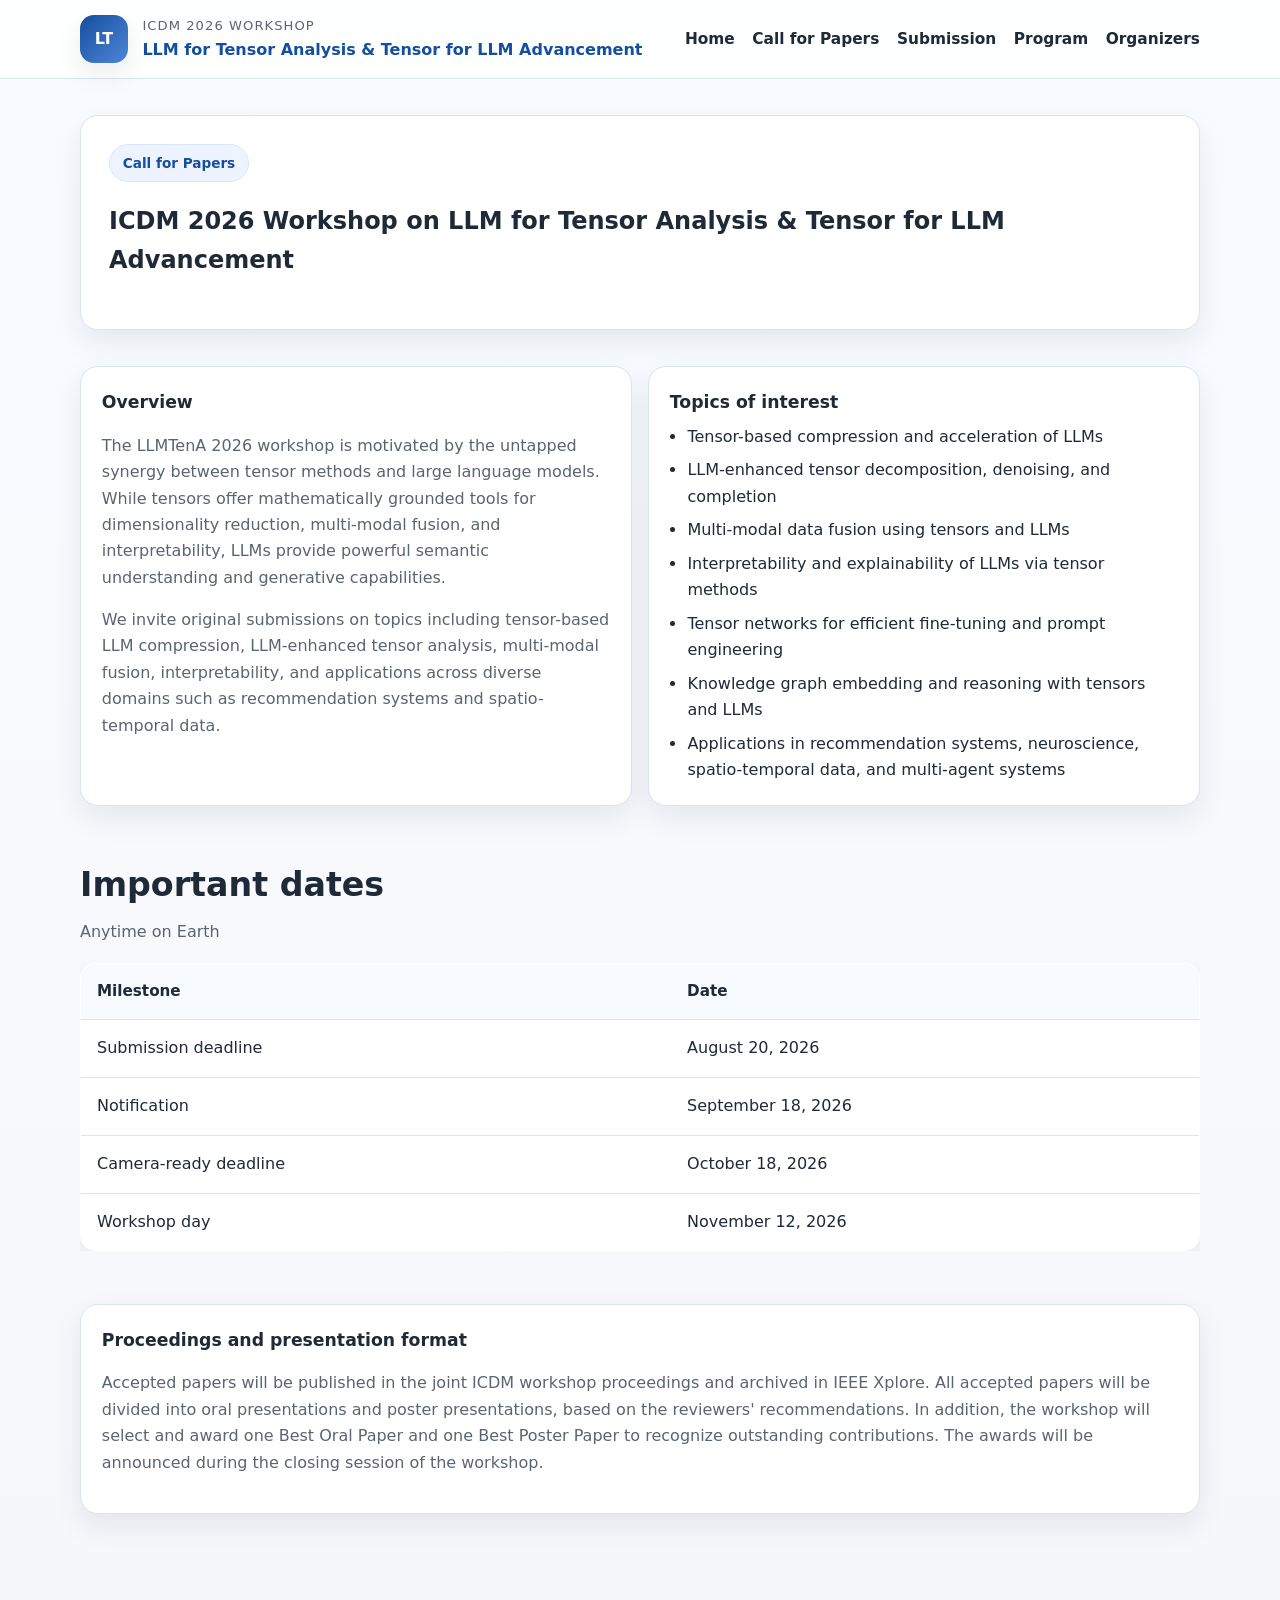
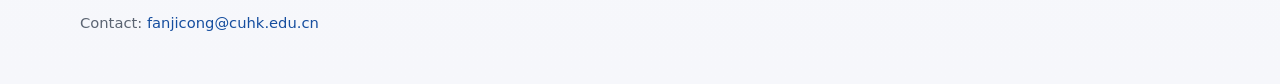
==== cfp.html @ 2c96869e "Update cfp.html" ====
<!doctype html>
<html lang="en">
<head>
  <meta charset="utf-8">
  <meta name="viewport" content="width=device-width, initial-scale=1">
  <title>Call for Papers · LLMTenA</title>
  <link rel="stylesheet" href="style.css">
</head>
<body>
  <header class="site-header">
    <div class="container header-inner">
      <a class="brand" href="index.html">
        <div class="brand-mark">LT</div>
        <div class="brand-text">
          <div class="eyebrow">ICDM 2026 Workshop</div>
          <strong>LLM for Tensor Analysis & Tensor for LLM Advancement</strong>
        </div>
      </a>
      <nav class="nav">
        <a href="index.html">Home</a>
        <a href="cfp.html">Call for Papers</a>
        <a href="submission.html">Submission</a>
        <a href="schedule.html">Program</a>
        <a href="organizers.html">Organizers</a>
      </nav>
    </div>
  </header>

  <main>
    <section class="page-hero">
      <div class="container">
        <div class="card">
          <span class="kicker">Call for Papers</span>
          <h1>ICDM 2026 Workshop on LLM for Tensor Analysis & Tensor for LLM Advancement</h1>
          <!--<p class="muted">Replace this draft text with your final CFP once the scope and deadlines are finalized.</p>-->
        </div>
      </div>
    </section>

    <section class="section">
      <div class="container grid-2">
        <article class="card info-box">
          <h3>Overview</h3>
          <p class="muted">The LLMTenA 2026 workshop is motivated by the untapped synergy between tensor methods and large language models. While tensors offer mathematically grounded tools for dimensionality reduction, multi-modal fusion, and interpretability, LLMs provide powerful semantic understanding and generative capabilities.</p>
          <p class="muted">We invite original submissions on topics including tensor-based LLM compression, LLM-enhanced tensor analysis, multi-modal fusion, interpretability, and applications across diverse domains such as recommendation systems and spatio-temporal data.</p>
        </article>
        <article class="card info-box">
          <h3>Topics of interest</h3>
          <ul class="list">
            <li>Tensor-based compression and acceleration of LLMs</li>
            <li>LLM-enhanced tensor decomposition, denoising, and completion</li>
            <li>Multi-modal data fusion using tensors and LLMs</li>
            <li>Interpretability and explainability of LLMs via tensor methods</li>
            <li>Tensor networks for efficient fine-tuning and prompt engineering</li>
            <li>Knowledge graph embedding and reasoning with tensors and LLMs</li>
            <li>Applications in recommendation systems, neuroscience, spatio-temporal data, and multi-agent systems</li>
          </ul>
        </article>
      </div>
    </section>

    <section class="section">
      <div class="container">
        <div class="section-header">
          <h2>Important dates</h2>
          <p>Anytime on Earth</p>
        </div>
        <div class="table-wrap">
          <table>
            <thead>
              <tr>
                <th>Milestone</th>
                <th>Date</th>
              </tr>
            </thead>
            <tbody>
              <tr>
                <td>Submission deadline</td>
                <td>August 20, 2026</td>
              </tr>
              <tr>
                <td>Notification</td>
                <td>September 18, 2026</td>
              </tr>
              <tr>
                <td>Camera-ready deadline</td>
                <td>October 18, 2026</td>
              </tr>
              <tr>
                <td>Workshop day</td>
                <td>November 12, 2026</td>
              </tr>
            </tbody>
          </table>
        </div>
      </div>
    </section>

    <section class="section">
      <div class="container card notice">
        <h3>Proceedings and presentation format</h3>
        <p class="muted">Accepted papers will be published in the joint ICDM workshop proceedings and archived in IEEE Xplore.  All accepted papers will be divided into oral presentations and poster presentations, based on the reviewers' recommendations. In addition, the workshop will select and award one Best Oral Paper and one Best Poster Paper to recognize outstanding contributions. The awards will be announced during the closing session of the workshop. </p>
      </div>
    </section>
  </main>

  <footer class="footer">
    <div class="container"><small>Contact: <a href="mailto:{{CONTACT EMAIL}}">fanjicong@cuhk.edu.cn</a></small></div>
  </footer>
</body>
</html>
---- style.css ----
:root {
  --bg: #f7f9fc;
  --surface: #ffffff;
  --surface-2: #eef3fb;
  --text: #1f2937;
  --muted: #5b6472;
  --primary: #164e9f;
  --primary-2: #0f3f83;
  --accent: #d97706;
  --border: #dbe4f0;
  --shadow: 0 12px 30px rgba(17, 24, 39, 0.08);
  --radius: 18px;
  --content: 1120px;
}

* { box-sizing: border-box; }
html { scroll-behavior: smooth; }
body {
  margin: 0;
  font-family: Inter, ui-sans-serif, system-ui, -apple-system, BlinkMacSystemFont, "Segoe UI", sans-serif;
  color: var(--text);
  background: linear-gradient(180deg, #f8fbff 0%, #f6f7fb 100%);
  line-height: 1.65;
}
img { max-width: 100%; display: block; }
a { color: var(--primary); text-decoration: none; }
a:hover { color: var(--primary-2); }
.container {
  width: min(calc(100% - 2rem), var(--content));
  margin: 0 auto;
}
.announcement {
  background: #edf4ff;
  border-bottom: 1px solid #d5e4ff;
  color: #123a71;
  font-size: 0.95rem;
}
.announcement .container {
  display: flex;
  gap: 1rem;
  justify-content: space-between;
  align-items: center;
  padding: 0.65rem 0;
}
.site-header {
  position: sticky;
  top: 0;
  z-index: 30;
  backdrop-filter: blur(14px);
  background: rgba(255,255,255,0.84);
  border-bottom: 1px solid rgba(219,228,240,0.9);
}
.header-inner {
  display: flex;
  justify-content: space-between;
  align-items: center;
  gap: 1rem;
  padding: 0.95rem 0;
}
.brand {
  display: flex;
  align-items: center;
  gap: 0.9rem;
  min-width: 0;
}
.brand-mark {
  width: 48px;
  height: 48px;
  border-radius: 14px;
  background: linear-gradient(135deg, var(--primary), #4f86d8);
  color: white;
  display: grid;
  place-items: center;
  font-weight: 800;
  box-shadow: var(--shadow);
}
.brand-text { min-width: 0; }
.brand-text .eyebrow {
  color: var(--muted);
  font-size: 0.82rem;
  letter-spacing: 0.08em;
  text-transform: uppercase;
}
.brand-text strong {
  display: block;
  font-size: 1rem;
}
.nav {
  display: flex;
  flex-wrap: wrap;
  gap: 0.9rem 1.1rem;
  align-items: center;
  justify-content: flex-end;
}
.nav a {
  color: var(--text);
  font-weight: 600;
  font-size: 0.96rem;
}
.nav .button {
  color: white;
}
.hero {
  padding: 4.25rem 0 2rem;
}
.hero-grid {
  display: grid;
  grid-template-columns: 1.25fr 0.95fr;
  gap: 2rem;
  align-items: center;
}
.card {
  background: var(--surface);
  border: 1px solid var(--border);
  border-radius: var(--radius);
  box-shadow: var(--shadow);
}
.hero-panel {
  padding: 2.2rem;
}
.kicker {
  display: inline-flex;
  gap: 0.5rem;
  align-items: center;
  background: #eef4ff;
  color: var(--primary);
  border: 1px solid #dbe7ff;
  border-radius: 999px;
  padding: 0.4rem 0.8rem;
  font-weight: 700;
  font-size: 0.85rem;
}
.hero h1 {
  font-size: clamp(2.15rem, 4vw, 3.65rem);
  line-height: 1.08;
  margin: 0.9rem 0 1rem;
}
.hero p {
  font-size: 1.06rem;
  color: var(--muted);
  max-width: 60ch;
}
.hero-actions {
  display: flex;
  flex-wrap: wrap;
  gap: 0.85rem;
  margin-top: 1.4rem;
}
.button {
  display: inline-flex;
  align-items: center;
  justify-content: center;
  gap: 0.5rem;
  border-radius: 999px;
  padding: 0.85rem 1.2rem;
  font-weight: 700;
  border: 1px solid transparent;
  transition: transform 0.15s ease, box-shadow 0.15s ease;
}
.button:hover {
  transform: translateY(-1px);
}
.button.primary {
  background: linear-gradient(135deg, var(--primary), var(--primary-2));
  color: white;
  box-shadow: 0 10px 24px rgba(22, 78, 159, 0.22);
}
.button.secondary {
  background: white;
  color: var(--text);
  border-color: var(--border);
}
.stats {
  display: grid;
  gap: 1rem;
  padding: 1.4rem;
}
.stat {
  padding: 1.1rem;
  border-radius: 16px;
  background: linear-gradient(180deg, #ffffff 0%, #f7faff 100%);
  border: 1px solid var(--border);
}
.stat strong {
  display: block;
  font-size: 1.35rem;
  margin-bottom: 0.15rem;
}
.section {
  padding: 1.3rem 0 2rem;
}
.section-header {
  margin-bottom: 1.1rem;
}
.section-header h2 {
  margin: 0 0 0.35rem;
  font-size: clamp(1.55rem, 2.6vw, 2.2rem);
}
.section-header p {
  margin: 0;
  color: var(--muted);
}
.grid-4,
.grid-3,
.grid-2 {
  display: grid;
  gap: 1rem;
}
.grid-4 { grid-template-columns: repeat(4, minmax(0, 1fr)); }
.grid-3 { grid-template-columns: repeat(3, minmax(0, 1fr)); }
.grid-2 { grid-template-columns: repeat(2, minmax(0, 1fr)); }
.feature, .info-box, .date-box, .speaker, .person, .notice, .topic-box, .submission-box {
  padding: 1.3rem;
}
.feature h3, .info-box h3, .date-box h3, .speaker h3, .person h3, .notice h3, .topic-box h3, .submission-box h3 {
  margin: 0 0 0.45rem;
  font-size: 1.08rem;
}
.muted { color: var(--muted); }
.list {
  margin: 0;
  padding-left: 1.1rem;
}
.list li + li { margin-top: 0.45rem; }
.timeline {
  display: grid;
  gap: 0.9rem;
}
.timeline-item {
  display: grid;
  grid-template-columns: 160px 1fr;
  gap: 1rem;
  padding: 1rem 1.15rem;
  border: 1px solid var(--border);
  border-radius: 16px;
  background: white;
}
.timeline-date {
  font-weight: 800;
  color: var(--primary);
}
.table-wrap {
  overflow-x: auto;
}
table {
  width: 100%;
  border-collapse: collapse;
  background: white;
  border-radius: 16px;
  overflow: hidden;
  border: 1px solid var(--border);
  box-shadow: var(--shadow);
}
th, td {
  padding: 0.95rem 1rem;
  border-bottom: 1px solid var(--border);
  text-align: left;
  vertical-align: top;
}
th {
  background: #f7faff;
  font-size: 0.95rem;
}
tr:last-child td { border-bottom: none; }
.badge {
  display: inline-block;
  padding: 0.28rem 0.65rem;
  border-radius: 999px;
  font-size: 0.82rem;
  font-weight: 700;
  background: #fff3dd;
  color: #9a5a00;
}
.page-hero {
  padding: 2.25rem 0 1rem;
}
.page-hero .card {
  padding: 1.75rem;
}
.footer {
  margin-top: 2rem;
  padding: 2rem 0 3rem;
  color: var(--muted);
}
.footer-grid {
  display: grid;
  grid-template-columns: 1.2fr 0.8fr;
  gap: 1rem;
  padding: 1.35rem;
}
.footer small { font-size: 0.92rem; }
.callout {
  border-left: 4px solid var(--accent);
  padding: 1rem 1rem 1rem 1.1rem;
  background: #fff9f1;
  border-radius: 0 16px 16px 0;
}
.inline-code {
  font-family: ui-monospace, SFMono-Regular, Menlo, monospace;
  background: #eef3fb;
  padding: 0.1rem 0.4rem;
  border-radius: 8px;
}
@media (max-width: 900px) {
  .hero-grid, .grid-4, .grid-3, .grid-2, .footer-grid {
    grid-template-columns: 1fr;
  }
  .timeline-item {
    grid-template-columns: 1fr;
  }
  .nav {
    justify-content: flex-start;
  }
  .header-inner {
    flex-direction: column;
    align-items: flex-start;
  }
}
@media (max-width: 640px) {
  .hero { padding-top: 3rem; }
  .hero-panel { padding: 1.35rem; }
  .announcement .container {
    flex-direction: column;
    align-items: flex-start;
  }
}
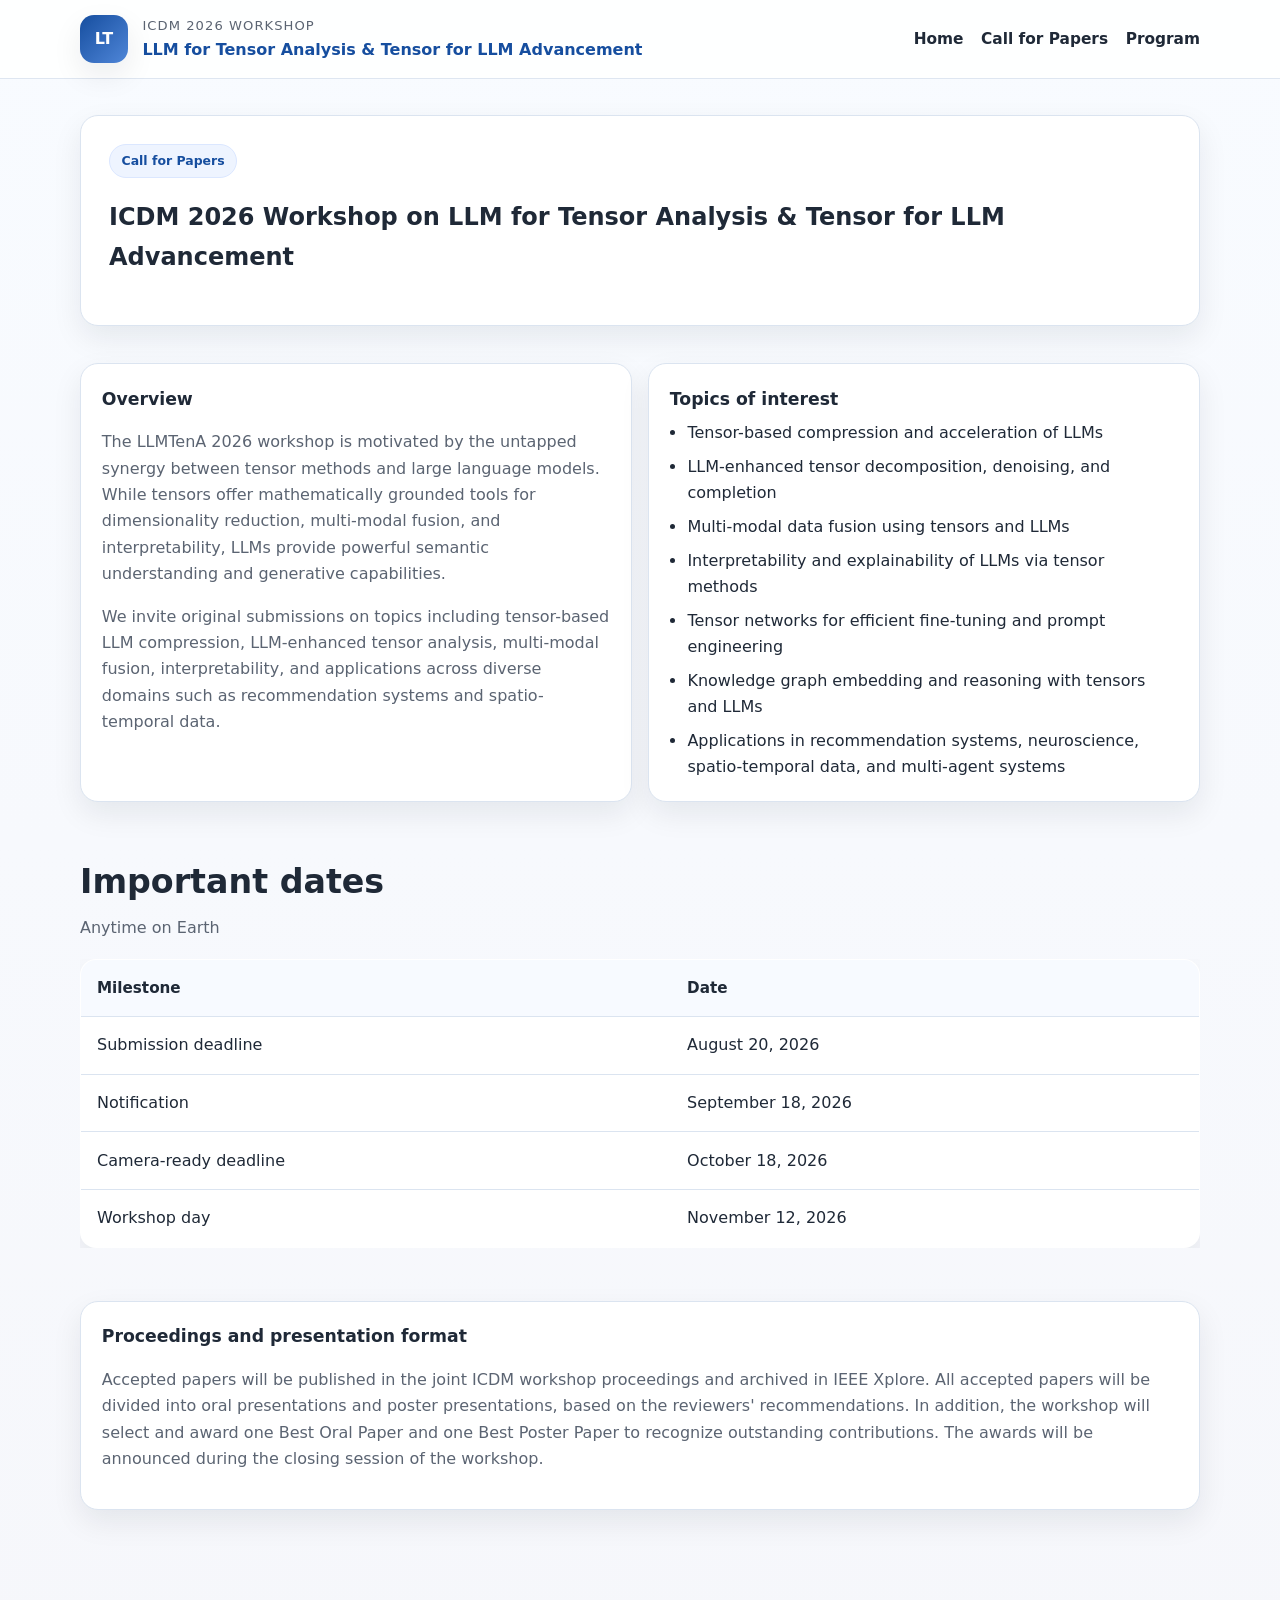
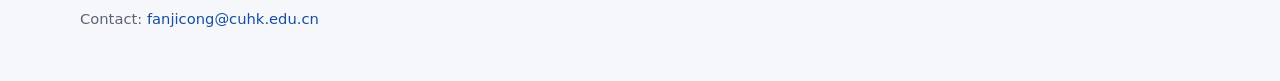
==== commit c91f5ee2: "Update cfp.html" ====
--- a/cfp.html
+++ b/cfp.html
@@ -19,9 +19,7 @@
       <nav class="nav">
         <a href="index.html">Home</a>
         <a href="cfp.html">Call for Papers</a>
-        <a href="submission.html">Submission</a>
         <a href="schedule.html">Program</a>
-        <a href="organizers.html">Organizers</a>
       </nav>
     </div>
   </header>
--- a/style.css
+++ b/style.css
@@ -13,6 +13,17 @@
   --content: 1120px;
 }
 
+.person-link {
+  display: block;
+  color: inherit;
+  text-decoration: none;
+}
+
+.person-link:hover h3 {
+  color: var(--primary);
+  text-decoration: underline;
+}
+
 * { box-sizing: border-box; }
 html { scroll-behavior: smooth; }
 body {
@@ -105,9 +116,9 @@
 }
 .hero-grid {
   display: grid;
-  grid-template-columns: 1.25fr 0.95fr;
-  gap: 2rem;
-  align-items: center;
+  grid-template-columns: 0.82fr 1.18fr;
+  gap: 1.5rem;
+  align-items: stretch;
 }
 .card {
   background: var(--surface);
@@ -116,7 +127,7 @@
   box-shadow: var(--shadow);
 }
 .hero-panel {
-  padding: 2.2rem;
+  padding: 1.6rem 1.5rem;
 }
 .kicker {
   display: inline-flex;
@@ -126,25 +137,32 @@
   color: var(--primary);
   border: 1px solid #dbe7ff;
   border-radius: 999px;
-  padding: 0.4rem 0.8rem;
+  padding: 0.35rem 0.72rem;
   font-weight: 700;
-  font-size: 0.85rem;
+  font-size: 0.78rem;
 }
 .hero h1 {
-  font-size: clamp(2.15rem, 4vw, 3.65rem);
-  line-height: 1.08;
-  margin: 0.9rem 0 1rem;
+  font-size: clamp(1.7rem, 2.5vw, 2.7rem);
+  line-height: 1.12;
+  margin: 0.75rem 0 0.85rem;
 }
 .hero p {
-  font-size: 1.06rem;
+  font-size: 0.96rem;
   color: var(--muted);
-  max-width: 60ch;
+  max-width: 48ch;
 }
 .hero-actions {
   display: flex;
   flex-wrap: wrap;
   gap: 0.85rem;
-  margin-top: 1.4rem;
+  margin-top: 1.2rem;
+}
+.person-photo {
+  width: 120px;
+  height: 120px;
+  border-radius: 50%;
+  object-fit: cover;
+  margin-bottom: 1rem;
 }
 .button {
   display: inline-flex;
@@ -172,19 +190,26 @@
 }
 .stats {
   display: grid;
-  gap: 1rem;
-  padding: 1.4rem;
+  gap: 0.9rem;
+  padding: 1rem;
+}
+.stats img {
+  width: 100%;
+  height: 420px;
+  object-fit: cover;
+  border-radius: 16px;
+  margin-bottom: 0.2rem;
 }
 .stat {
-  padding: 1.1rem;
+  padding: 0.95rem 1rem;
   border-radius: 16px;
   background: linear-gradient(180deg, #ffffff 0%, #f7faff 100%);
   border: 1px solid var(--border);
 }
 .stat strong {
   display: block;
-  font-size: 1.35rem;
-  margin-bottom: 0.15rem;
+  font-size: 1.18rem;
+  margin-bottom: 0.12rem;
 }
 .section {
   padding: 1.3rem 0 2rem;
@@ -315,6 +340,9 @@
     flex-direction: column;
     align-items: flex-start;
   }
+  .stats img {
+    height: 320px;
+  }
 }
 @media (max-width: 640px) {
   .hero { padding-top: 3rem; }
@@ -323,4 +351,10 @@
     flex-direction: column;
     align-items: flex-start;
   }
-}
+  .hero h1 {
+    font-size: clamp(1.5rem, 7vw, 2.1rem);
+  }
+  .stats img {
+    height: 240px;
+  }
+}
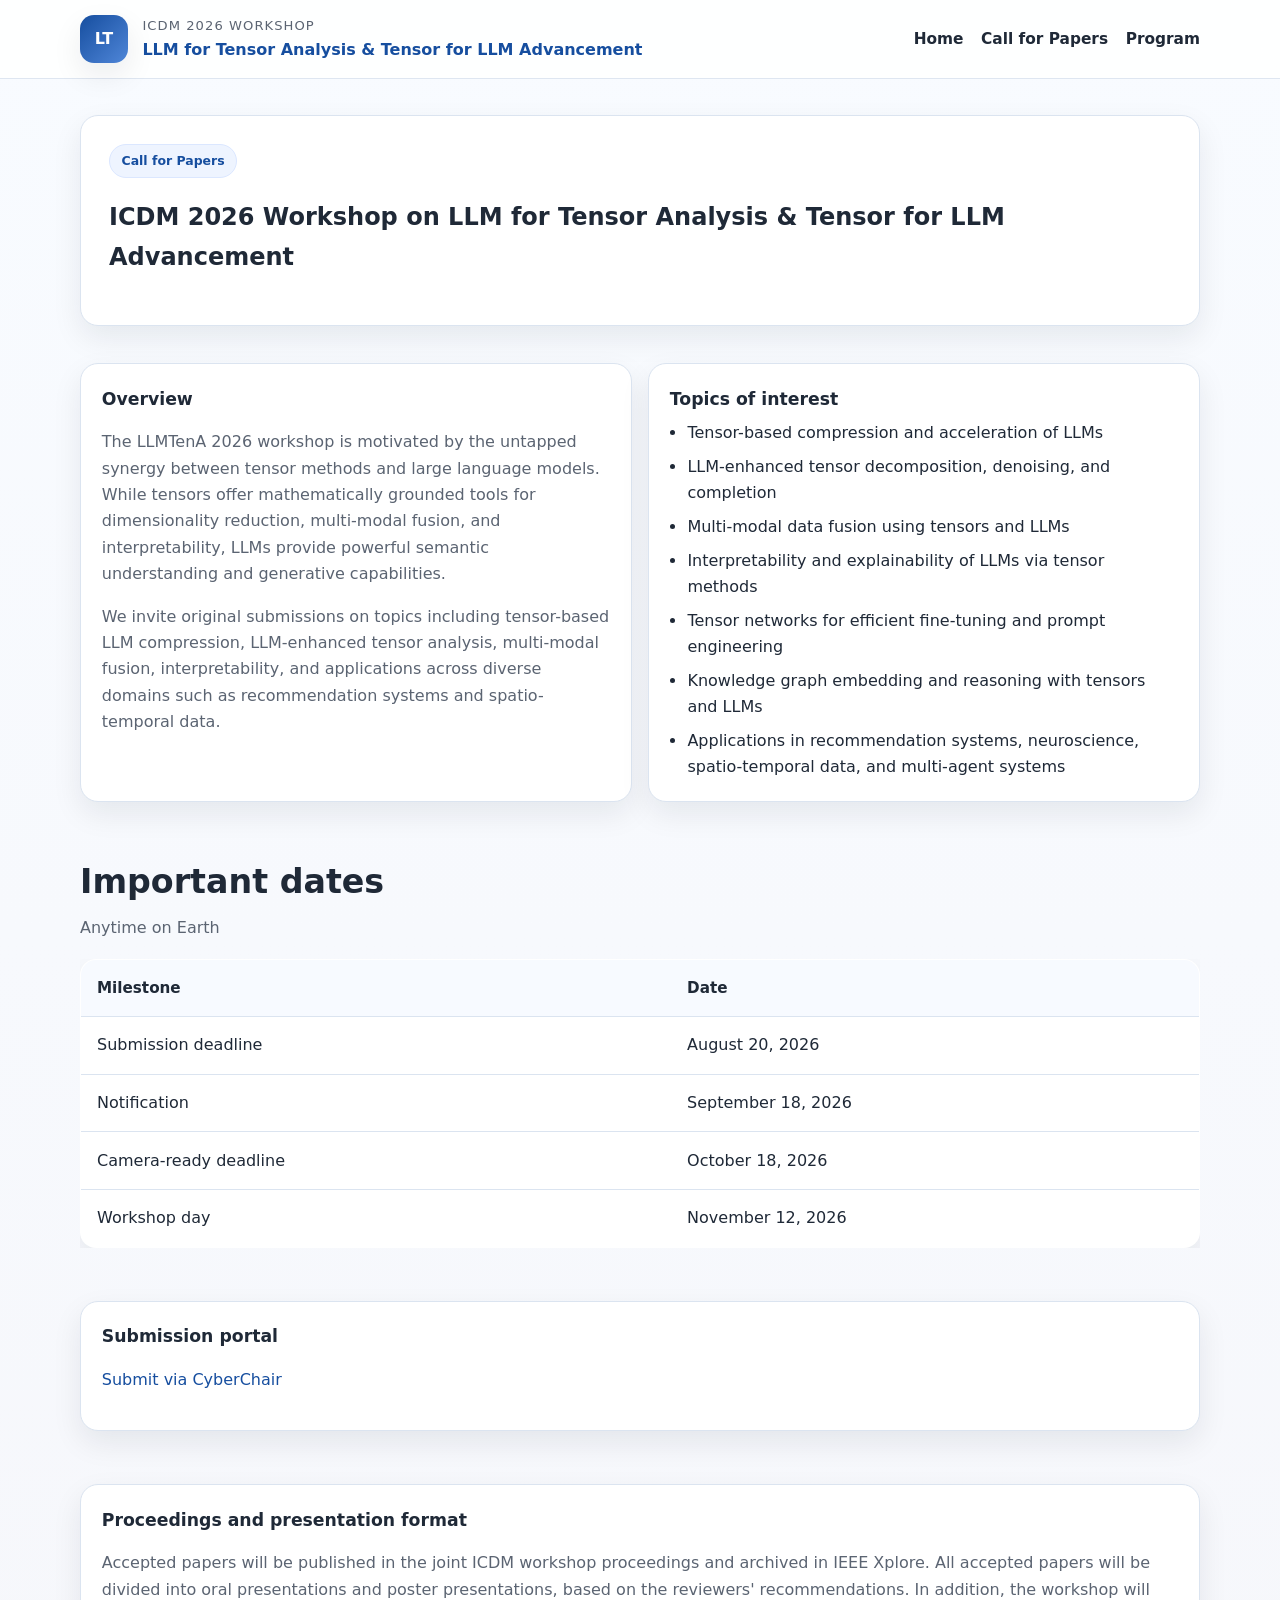
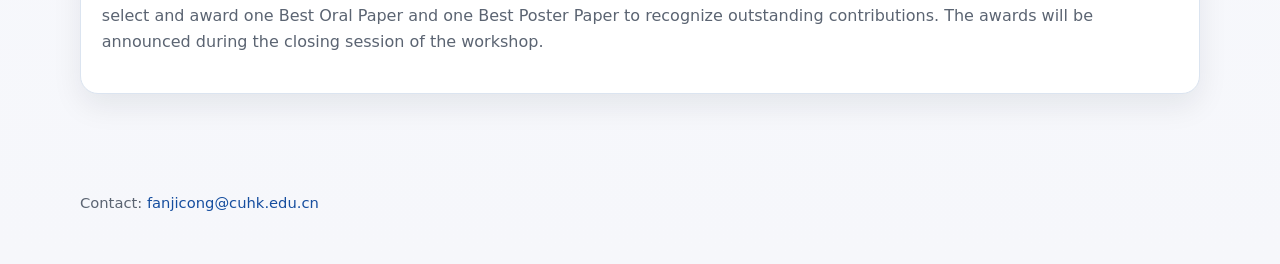
==== commit 6f47b1b1: "Update cfp.html" ====
--- a/cfp.html
+++ b/cfp.html
@@ -93,7 +93,16 @@
         </div>
       </div>
     </section>
-
+    <section class="section">
+      <div class="container card notice">
+        <h3>Submission portal</h3>
+                <p class="muted">
+            <a href="https://wi-lab.com/cyberchair/2026/icdm26/scripts/submit.php?subarea=S21&amp;undisplay_detail=1&amp;wh=/cyberchair/2026/icdm26/scripts/ws_submit.php">
+              Submit via CyberChair
+            </a>
+          </p>
+      </div>
+    </section>
     <section class="section">
       <div class="container card notice">
         <h3>Proceedings and presentation format</h3>
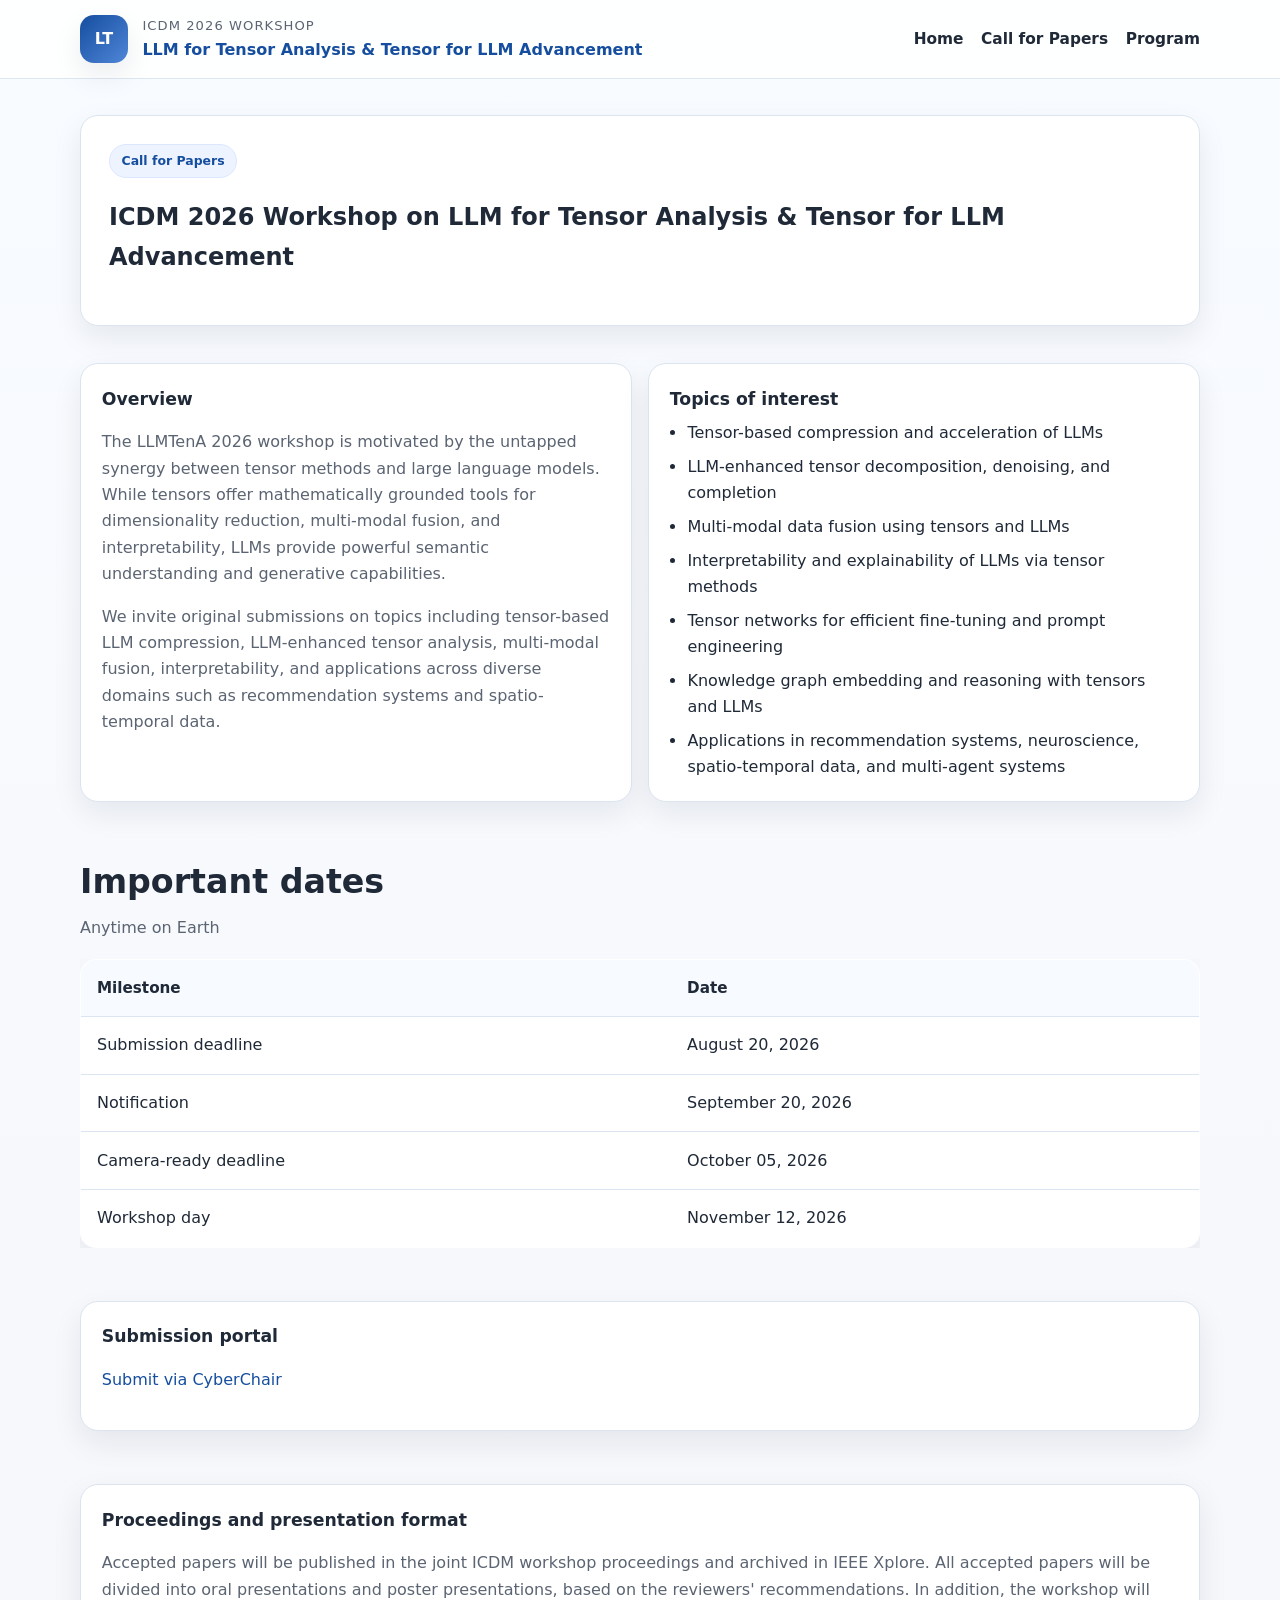
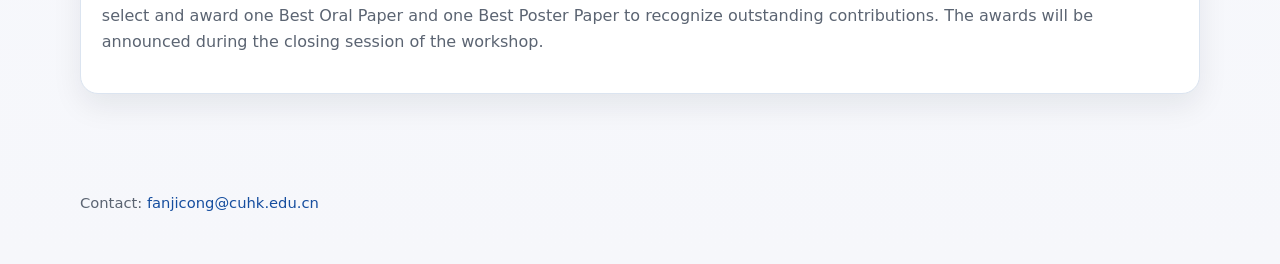
==== commit 121313e8: "Update cfp.html" ====
--- a/cfp.html
+++ b/cfp.html
@@ -78,11 +78,11 @@
               </tr>
               <tr>
                 <td>Notification</td>
-                <td>September 18, 2026</td>
+                <td>September 20, 2026</td>
               </tr>
               <tr>
                 <td>Camera-ready deadline</td>
-                <td>October 18, 2026</td>
+                <td>October 05, 2026</td>
               </tr>
               <tr>
                 <td>Workshop day</td>
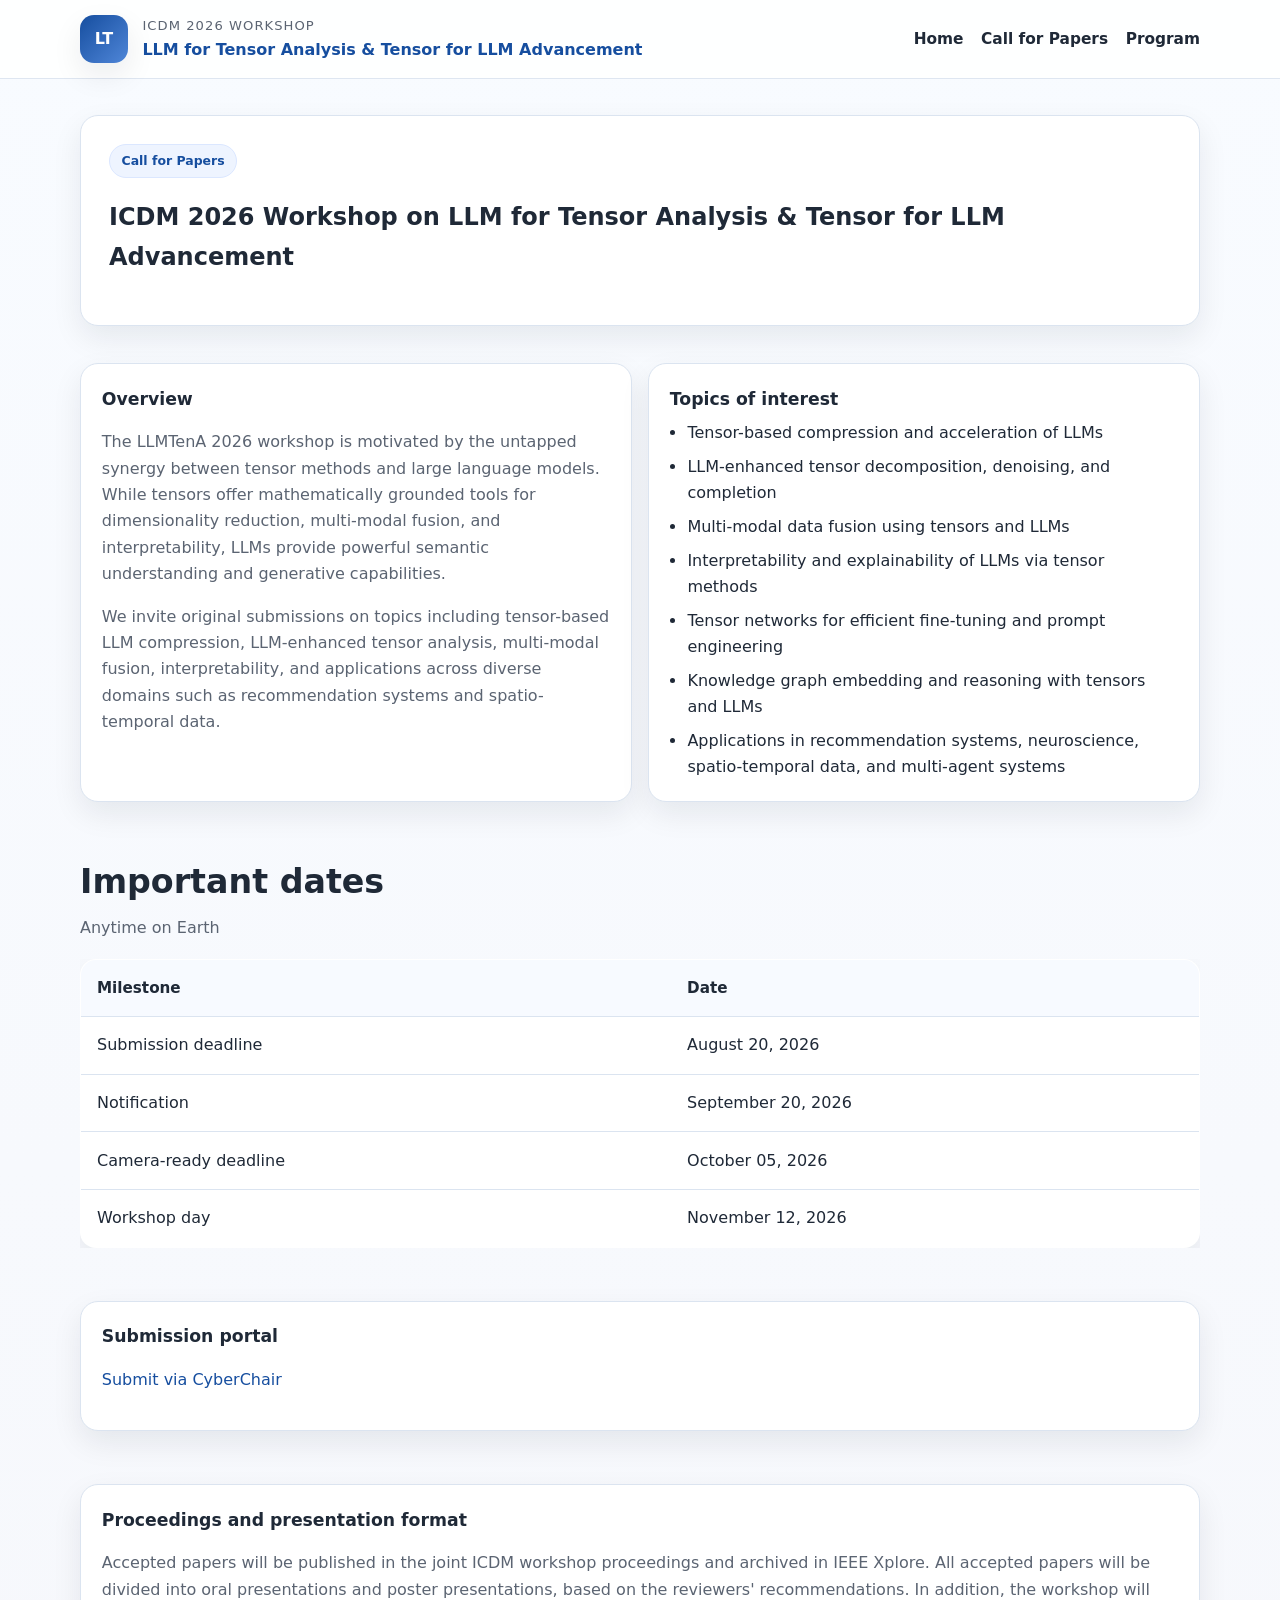
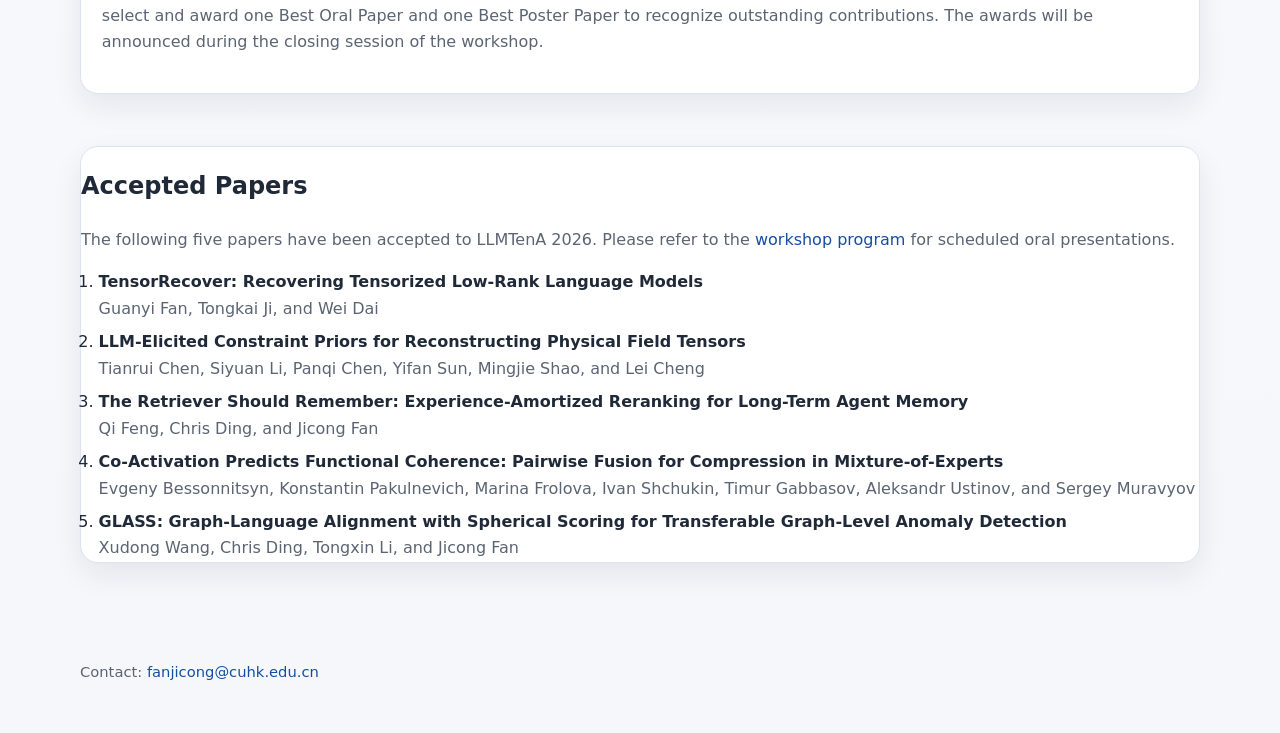
==== commit 02d52fc6: "Update cfp.html" ====
--- a/cfp.html
+++ b/cfp.html
@@ -13,7 +13,7 @@
         <div class="brand-mark">LT</div>
         <div class="brand-text">
           <div class="eyebrow">ICDM 2026 Workshop</div>
-          <strong>LLM for Tensor Analysis & Tensor for LLM Advancement</strong>
+          <strong>LLM for Tensor Analysis &amp; Tensor for LLM Advancement</strong>
         </div>
       </a>
       <nav class="nav">
@@ -29,7 +29,7 @@
       <div class="container">
         <div class="card">
           <span class="kicker">Call for Papers</span>
-          <h1>ICDM 2026 Workshop on LLM for Tensor Analysis & Tensor for LLM Advancement</h1>
+          <h1>ICDM 2026 Workshop on LLM for Tensor Analysis &amp; Tensor for LLM Advancement</h1>
           <!--<p class="muted">Replace this draft text with your final CFP once the scope and deadlines are finalized.</p>-->
         </div>
       </div>
@@ -66,28 +66,13 @@
         <div class="table-wrap">
           <table>
             <thead>
-              <tr>
-                <th>Milestone</th>
-                <th>Date</th>
-              </tr>
+              <tr><th>Milestone</th><th>Date</th></tr>
             </thead>
             <tbody>
-              <tr>
-                <td>Submission deadline</td>
-                <td>August 20, 2026</td>
-              </tr>
-              <tr>
-                <td>Notification</td>
-                <td>September 20, 2026</td>
-              </tr>
-              <tr>
-                <td>Camera-ready deadline</td>
-                <td>October 05, 2026</td>
-              </tr>
-              <tr>
-                <td>Workshop day</td>
-                <td>November 12, 2026</td>
-              </tr>
+              <tr><td>Submission deadline</td><td>August 20, 2026</td></tr>
+              <tr><td>Notification</td><td>September 20, 2026</td></tr>
+              <tr><td>Camera-ready deadline</td><td>October 05, 2026</td></tr>
+              <tr><td>Workshop day</td><td>November 12, 2026</td></tr>
             </tbody>
           </table>
         </div>
@@ -96,23 +81,51 @@
     <section class="section">
       <div class="container card notice">
         <h3>Submission portal</h3>
-                <p class="muted">
-            <a href="https://wi-lab.com/cyberchair/2026/icdm26/scripts/submit.php?subarea=S21&amp;undisplay_detail=1&amp;wh=/cyberchair/2026/icdm26/scripts/ws_submit.php">
-              Submit via CyberChair
-            </a>
-          </p>
+        <p class="muted"><a href="https://wi-lab.com/cyberchair/2026/icdm26/scripts/submit.php?subarea=S21&amp;undisplay_detail=1&amp;wh=/cyberchair/2026/icdm26/scripts/ws_submit.php">Submit via CyberChair</a></p>
       </div>
     </section>
     <section class="section">
       <div class="container card notice">
         <h3>Proceedings and presentation format</h3>
-        <p class="muted">Accepted papers will be published in the joint ICDM workshop proceedings and archived in IEEE Xplore.  All accepted papers will be divided into oral presentations and poster presentations, based on the reviewers' recommendations. In addition, the workshop will select and award one Best Oral Paper and one Best Poster Paper to recognize outstanding contributions. The awards will be announced during the closing session of the workshop. </p>
+        <p class="muted">Accepted papers will be published in the joint ICDM workshop proceedings and archived in IEEE Xplore. All accepted papers will be divided into oral presentations and poster presentations, based on the reviewers' recommendations. In addition, the workshop will select and award one Best Oral Paper and one Best Poster Paper to recognize outstanding contributions. The awards will be announced during the closing session of the workshop.</p>
+      </div>
+    </section>
+
+    <!-- Accepted papers: all five papers, including those not on the oral program -->
+    <section class="section">
+      <div class="container">
+        <div class="card">
+          <h2>Accepted Papers</h2>
+          <p class="muted">The following five papers have been accepted to LLMTenA 2026. Please refer to the <a href="schedule.html">workshop program</a> for scheduled oral presentations.</p>
+          <ol class="list">
+            <li>
+              <strong>TensorRecover: Recovering Tensorized Low-Rank Language Models</strong><br>
+              <span class="muted">Guanyi Fan, Tongkai Ji, and Wei Dai</span>
+            </li>
+            <li>
+              <strong>LLM-Elicited Constraint Priors for Reconstructing Physical Field Tensors</strong><br>
+              <span class="muted">Tianrui Chen, Siyuan Li, Panqi Chen, Yifan Sun, Mingjie Shao, and Lei Cheng</span>
+            </li>
+            <li>
+              <strong>The Retriever Should Remember: Experience-Amortized Reranking for Long-Term Agent Memory</strong><br>
+              <span class="muted">Qi Feng, Chris Ding, and Jicong Fan</span>
+            </li>
+            <li>
+              <strong>Co-Activation Predicts Functional Coherence: Pairwise Fusion for Compression in Mixture-of-Experts</strong><br>
+              <span class="muted">Evgeny Bessonnitsyn, Konstantin Pakulnevich, Marina Frolova, Ivan Shchukin, Timur Gabbasov, Aleksandr Ustinov, and Sergey Muravyov</span>
+            </li>
+            <li>
+              <strong>GLASS: Graph-Language Alignment with Spherical Scoring for Transferable Graph-Level Anomaly Detection</strong><br>
+              <span class="muted">Xudong Wang, Chris Ding, Tongxin Li, and Jicong Fan</span>
+            </li>
+          </ol>
+        </div>
       </div>
     </section>
   </main>
 
   <footer class="footer">
-    <div class="container"><small>Contact: <a href="mailto:{{CONTACT EMAIL}}">fanjicong@cuhk.edu.cn</a></small></div>
+    <div class="container"><small>Contact: <a href="mailto:fanjicong@cuhk.edu.cn">fanjicong@cuhk.edu.cn</a></small></div>
   </footer>
 </body>
 </html>
--- a/style.css
+++ b/style.css
@@ -126,6 +126,41 @@
   border-radius: var(--radius);
   box-shadow: var(--shadow);
 }
+
+.pc-member-list {
+  display: flex;
+  flex-direction: column;
+  gap: 12px;
+  max-width: 700px;
+}
+
+.pc-member {
+  display: flex;
+  justify-content: space-between;
+  align-items: center;
+  padding: 14px 18px;
+  text-decoration: none;
+  border-radius: 8px;
+  background: #ffffff;
+  border: 1px solid #e5e5e5;
+  transition: background 0.2s ease, box-shadow 0.2s ease;
+}
+
+.pc-member:hover {
+  background: #ffffff;
+  box-shadow: 0 2px 8px rgba(0,0,0,0.08);
+}
+
+.pc-member strong {
+  font-size: 1.05rem;
+  color: #222;
+}
+
+.pc-member span {
+  color: #666;
+  font-size: 0.95rem;
+}
+
 .hero-panel {
   padding: 1.6rem 1.5rem;
 }
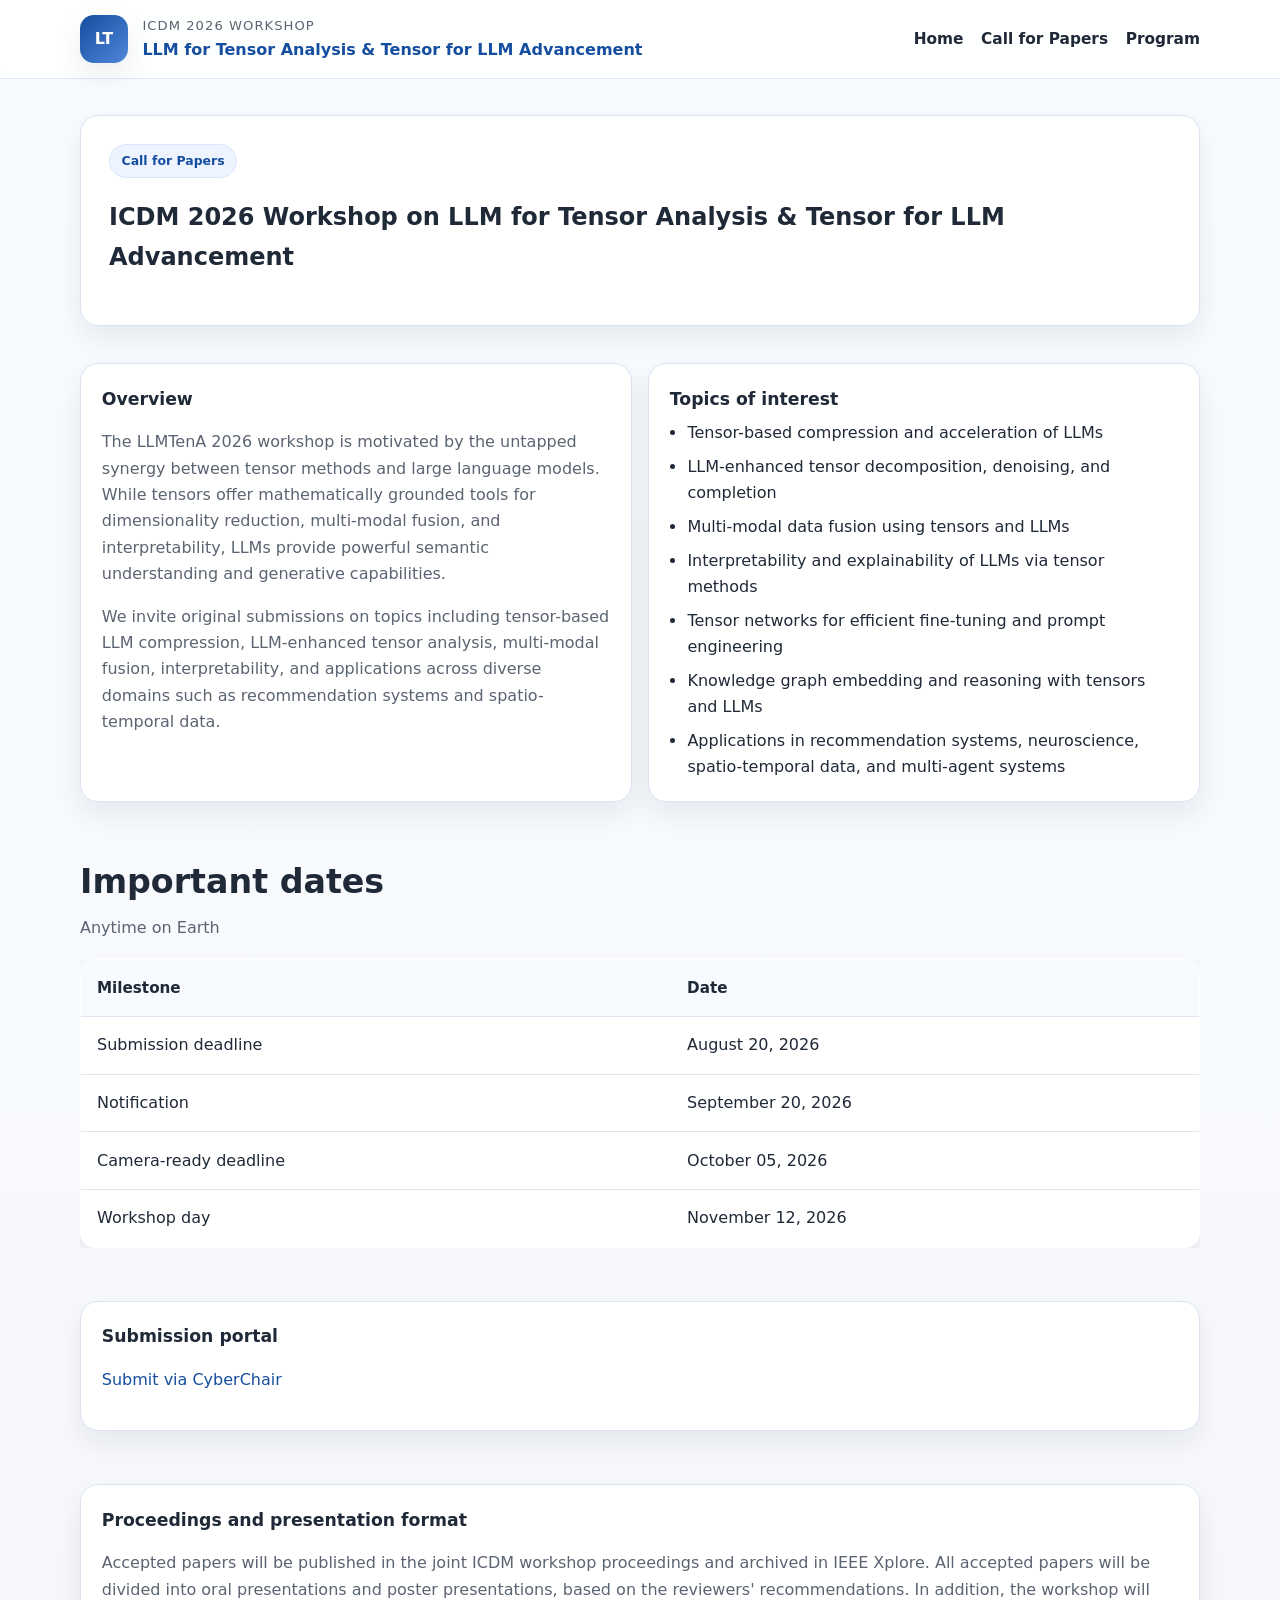
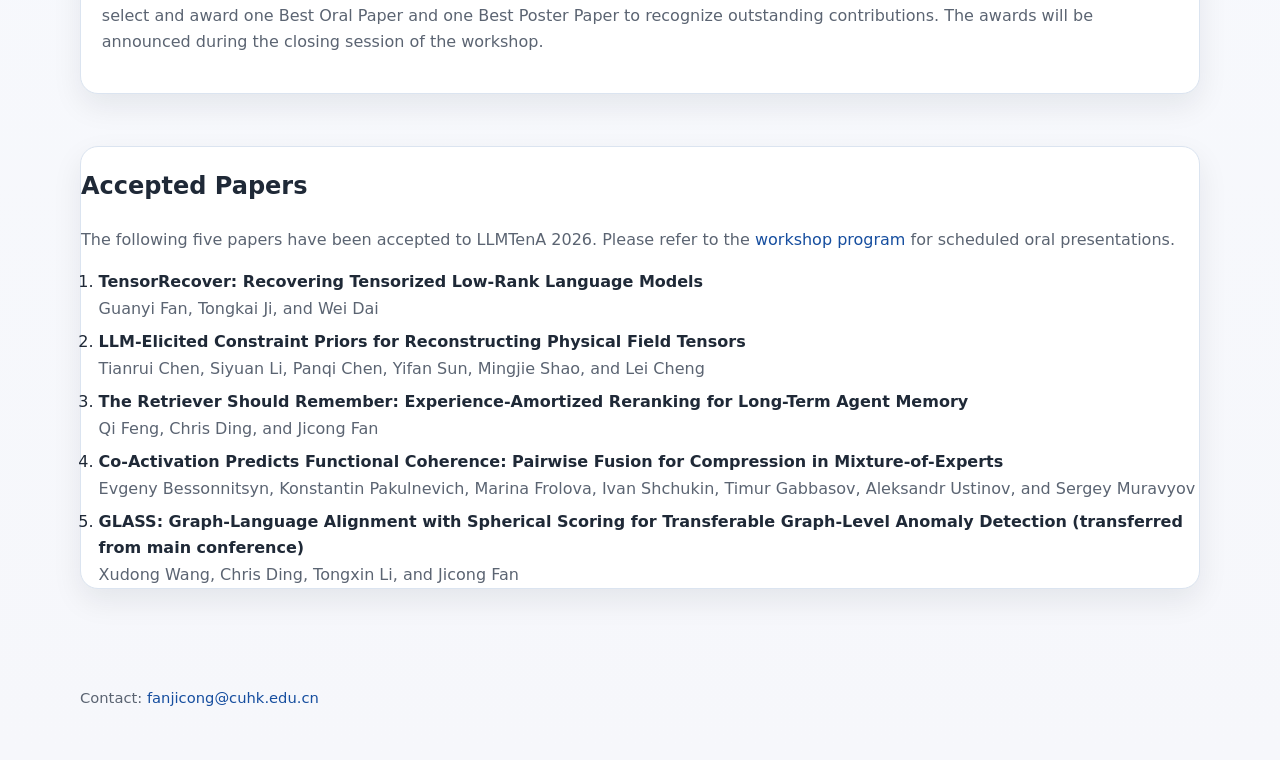
==== commit 7900ed19: "Update cfp.html" ====
--- a/cfp.html
+++ b/cfp.html
@@ -115,7 +115,7 @@
               <span class="muted">Evgeny Bessonnitsyn, Konstantin Pakulnevich, Marina Frolova, Ivan Shchukin, Timur Gabbasov, Aleksandr Ustinov, and Sergey Muravyov</span>
             </li>
             <li>
-              <strong>GLASS: Graph-Language Alignment with Spherical Scoring for Transferable Graph-Level Anomaly Detection</strong><br>
+              <strong>GLASS: Graph-Language Alignment with Spherical Scoring for Transferable Graph-Level Anomaly Detection (transferred from main conference)</strong><br>
               <span class="muted">Xudong Wang, Chris Ding, Tongxin Li, and Jicong Fan</span>
             </li>
           </ol>
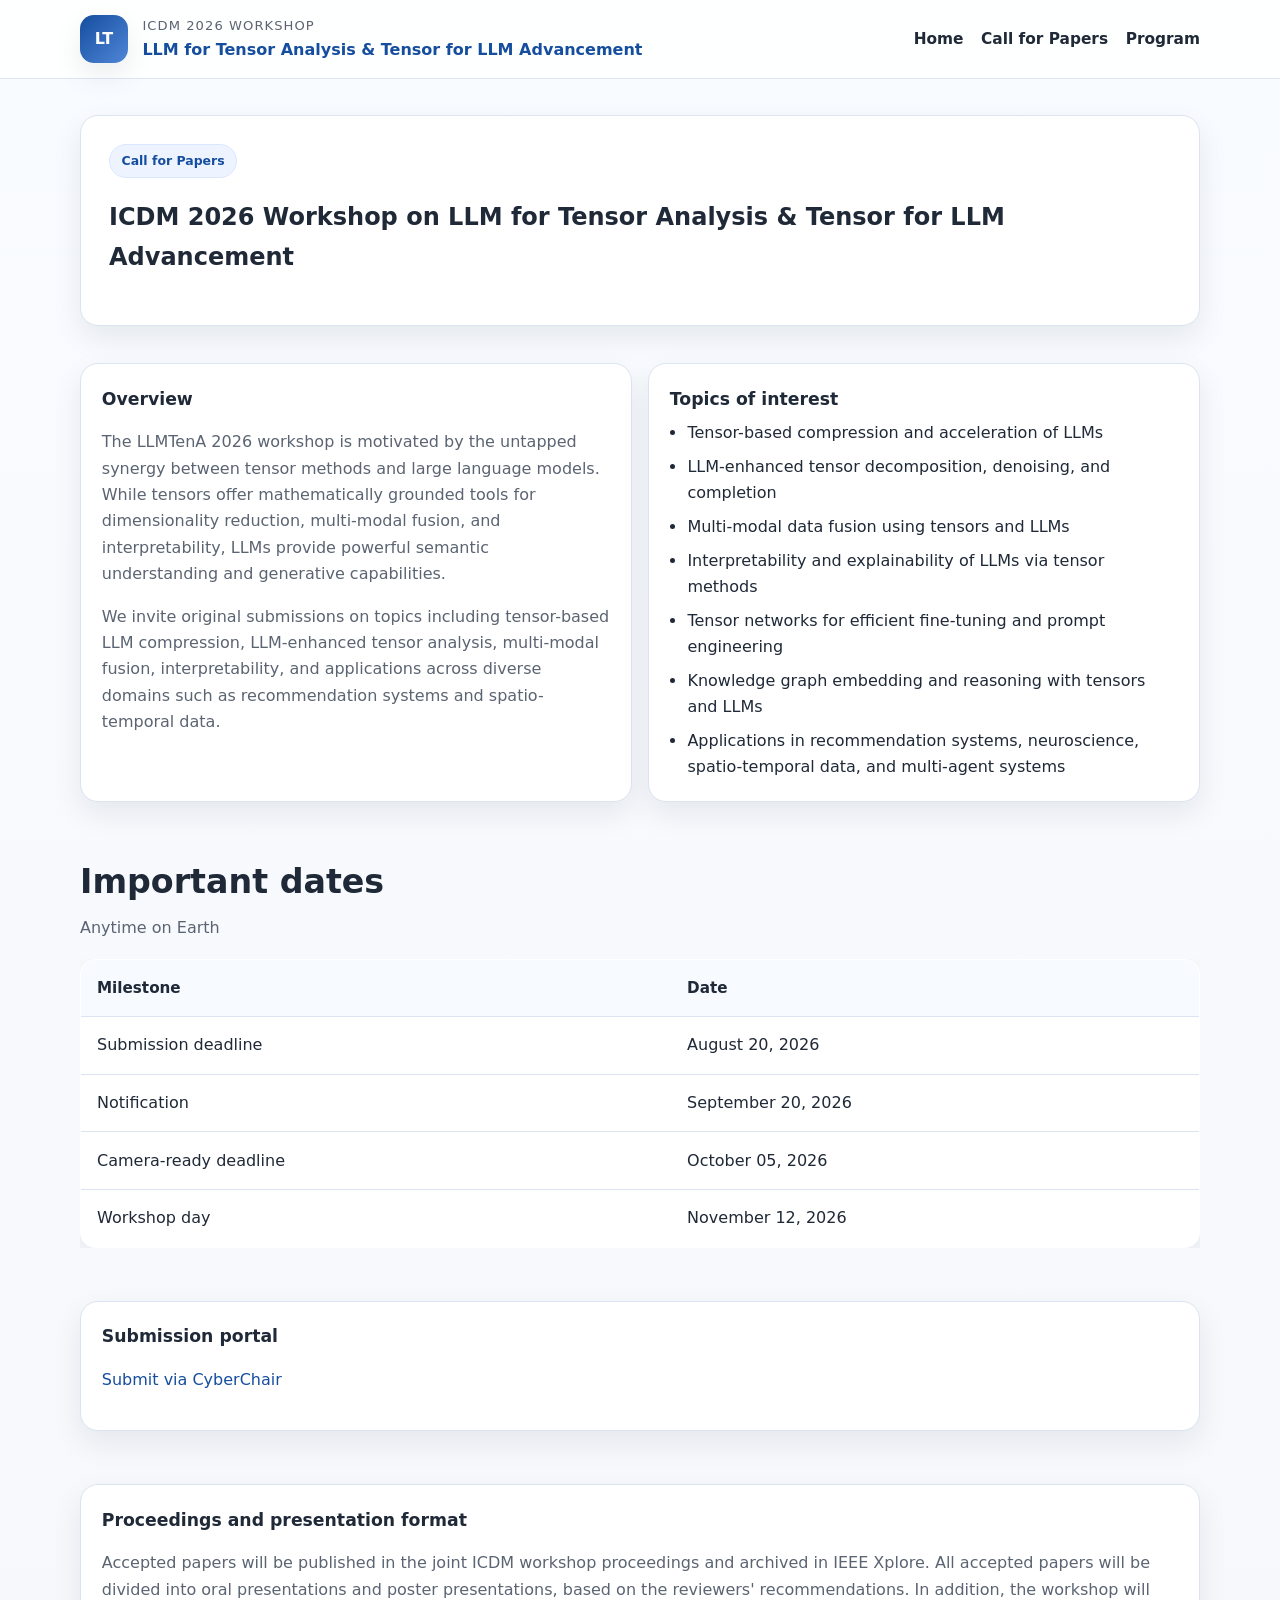
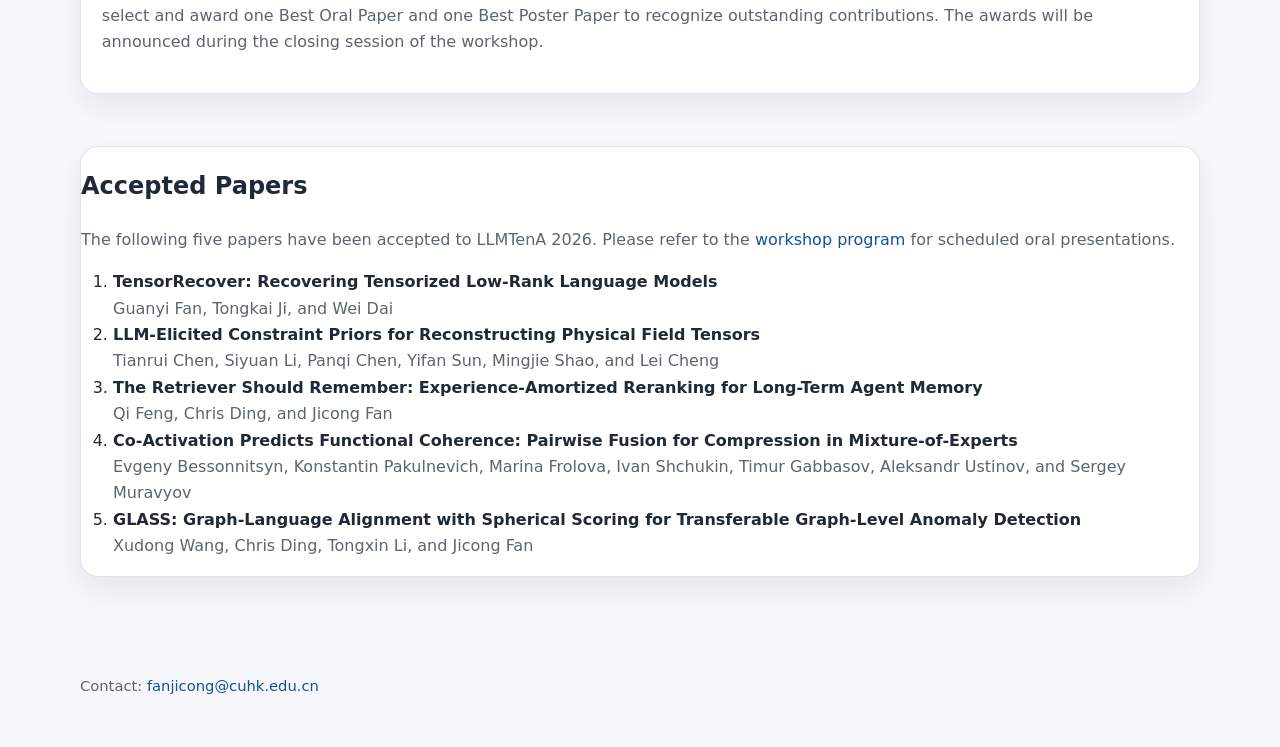
==== commit 25c16307: "Update cfp.html" ====
--- a/cfp.html
+++ b/cfp.html
@@ -97,7 +97,7 @@
         <div class="card">
           <h2>Accepted Papers</h2>
           <p class="muted">The following five papers have been accepted to LLMTenA 2026. Please refer to the <a href="schedule.html">workshop program</a> for scheduled oral presentations.</p>
-          <ol class="list">
+          <ol style="list-style-type: decimal; list-style-position: outside; padding-left: 2rem; margin-left: 0;">
             <li>
               <strong>TensorRecover: Recovering Tensorized Low-Rank Language Models</strong><br>
               <span class="muted">Guanyi Fan, Tongkai Ji, and Wei Dai</span>
@@ -115,7 +115,7 @@
               <span class="muted">Evgeny Bessonnitsyn, Konstantin Pakulnevich, Marina Frolova, Ivan Shchukin, Timur Gabbasov, Aleksandr Ustinov, and Sergey Muravyov</span>
             </li>
             <li>
-              <strong>GLASS: Graph-Language Alignment with Spherical Scoring for Transferable Graph-Level Anomaly Detection (transferred from main conference)</strong><br>
+              <strong>GLASS: Graph-Language Alignment with Spherical Scoring for Transferable Graph-Level Anomaly Detection</strong><br>
               <span class="muted">Xudong Wang, Chris Ding, Tongxin Li, and Jicong Fan</span>
             </li>
           </ol>
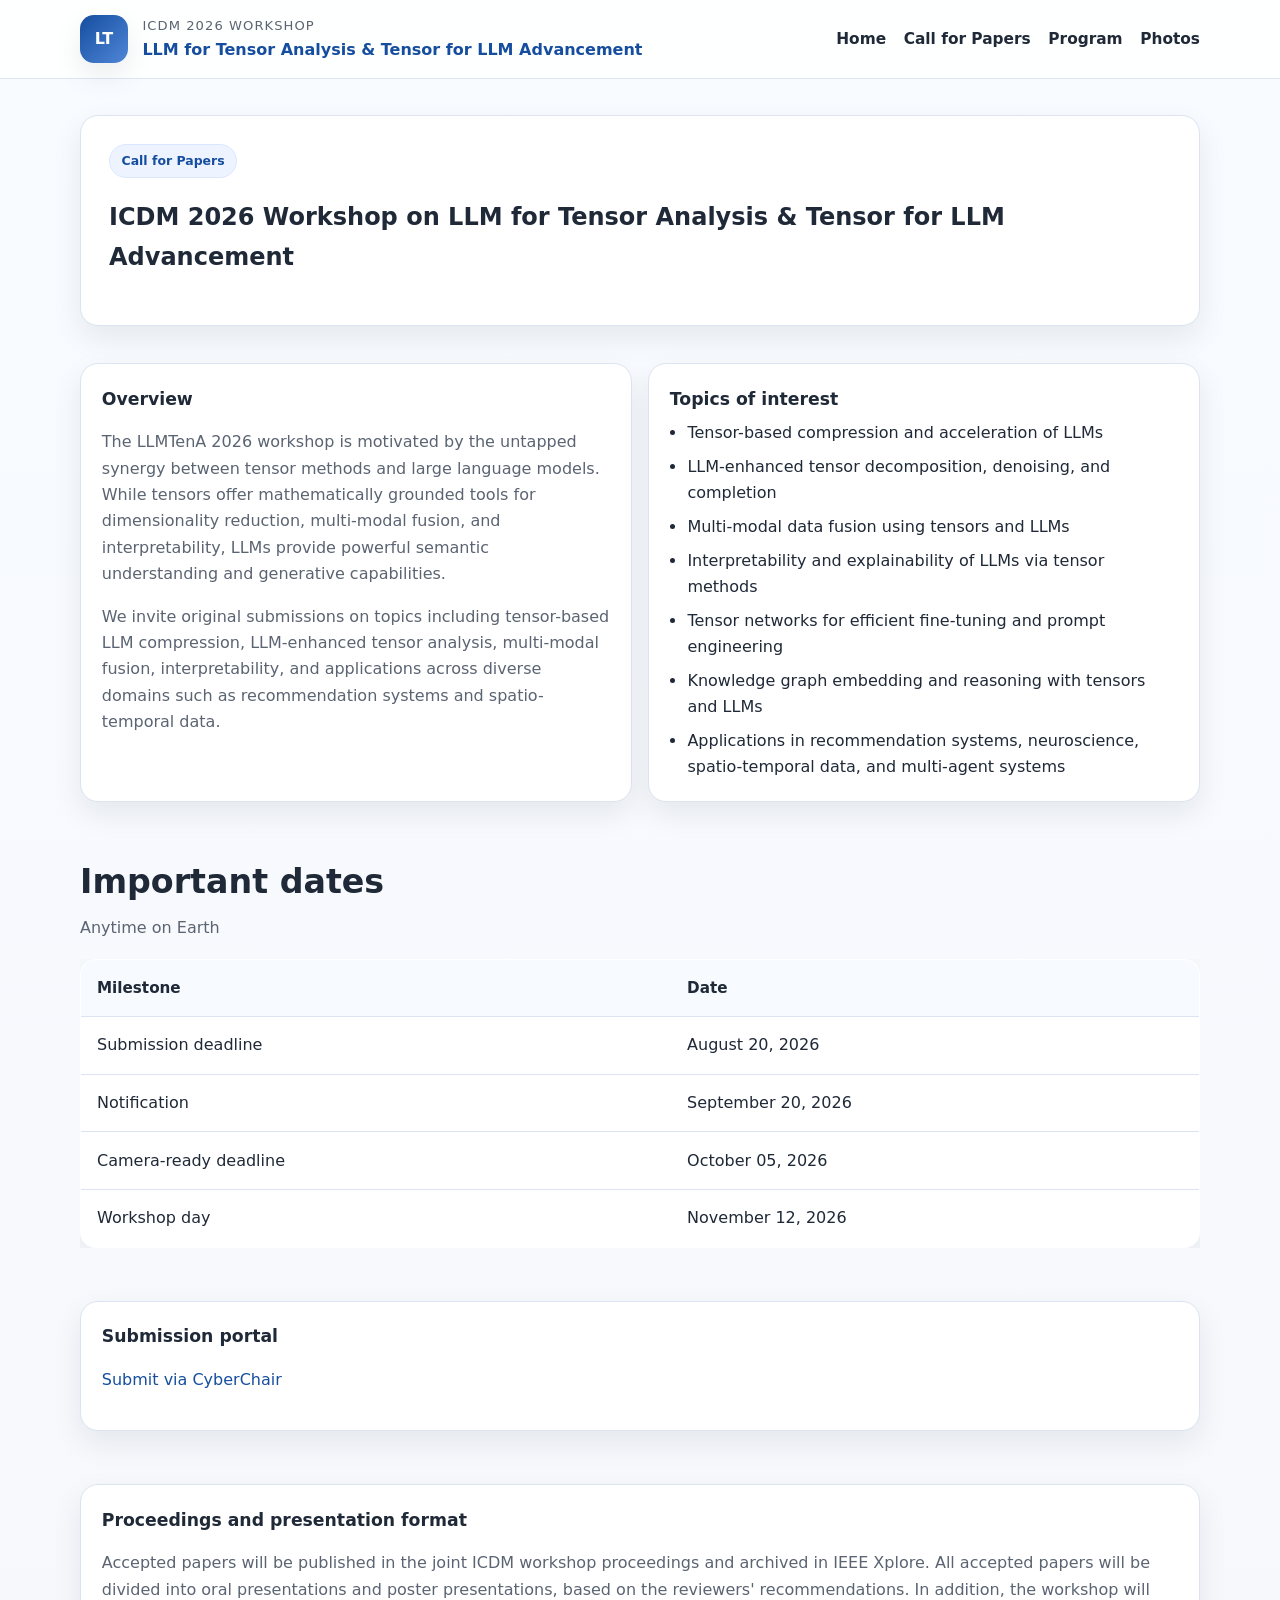
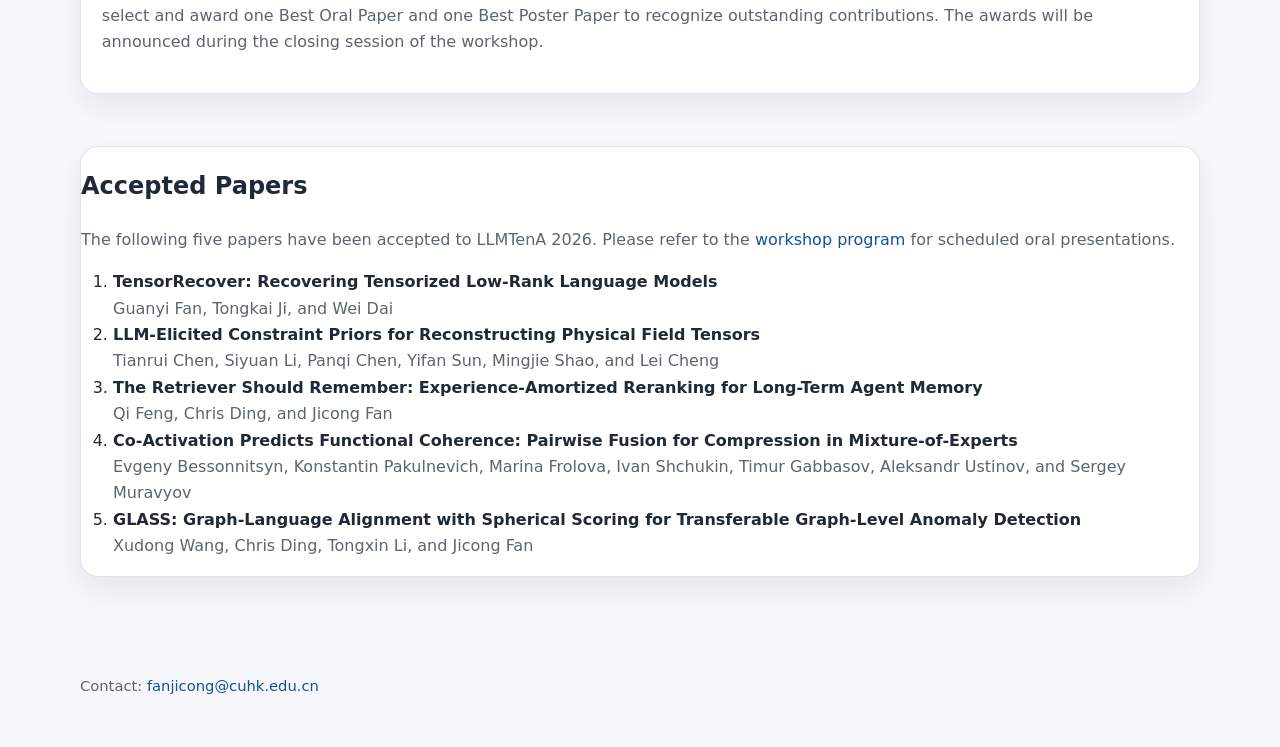
==== commit a9f0a60e: "Update cfp.html" ====
--- a/cfp.html
+++ b/cfp.html
@@ -20,6 +20,7 @@
         <a href="index.html">Home</a>
         <a href="cfp.html">Call for Papers</a>
         <a href="schedule.html">Program</a>
+        <a href="photos.html">Photos</a>
       </nav>
     </div>
   </header>
